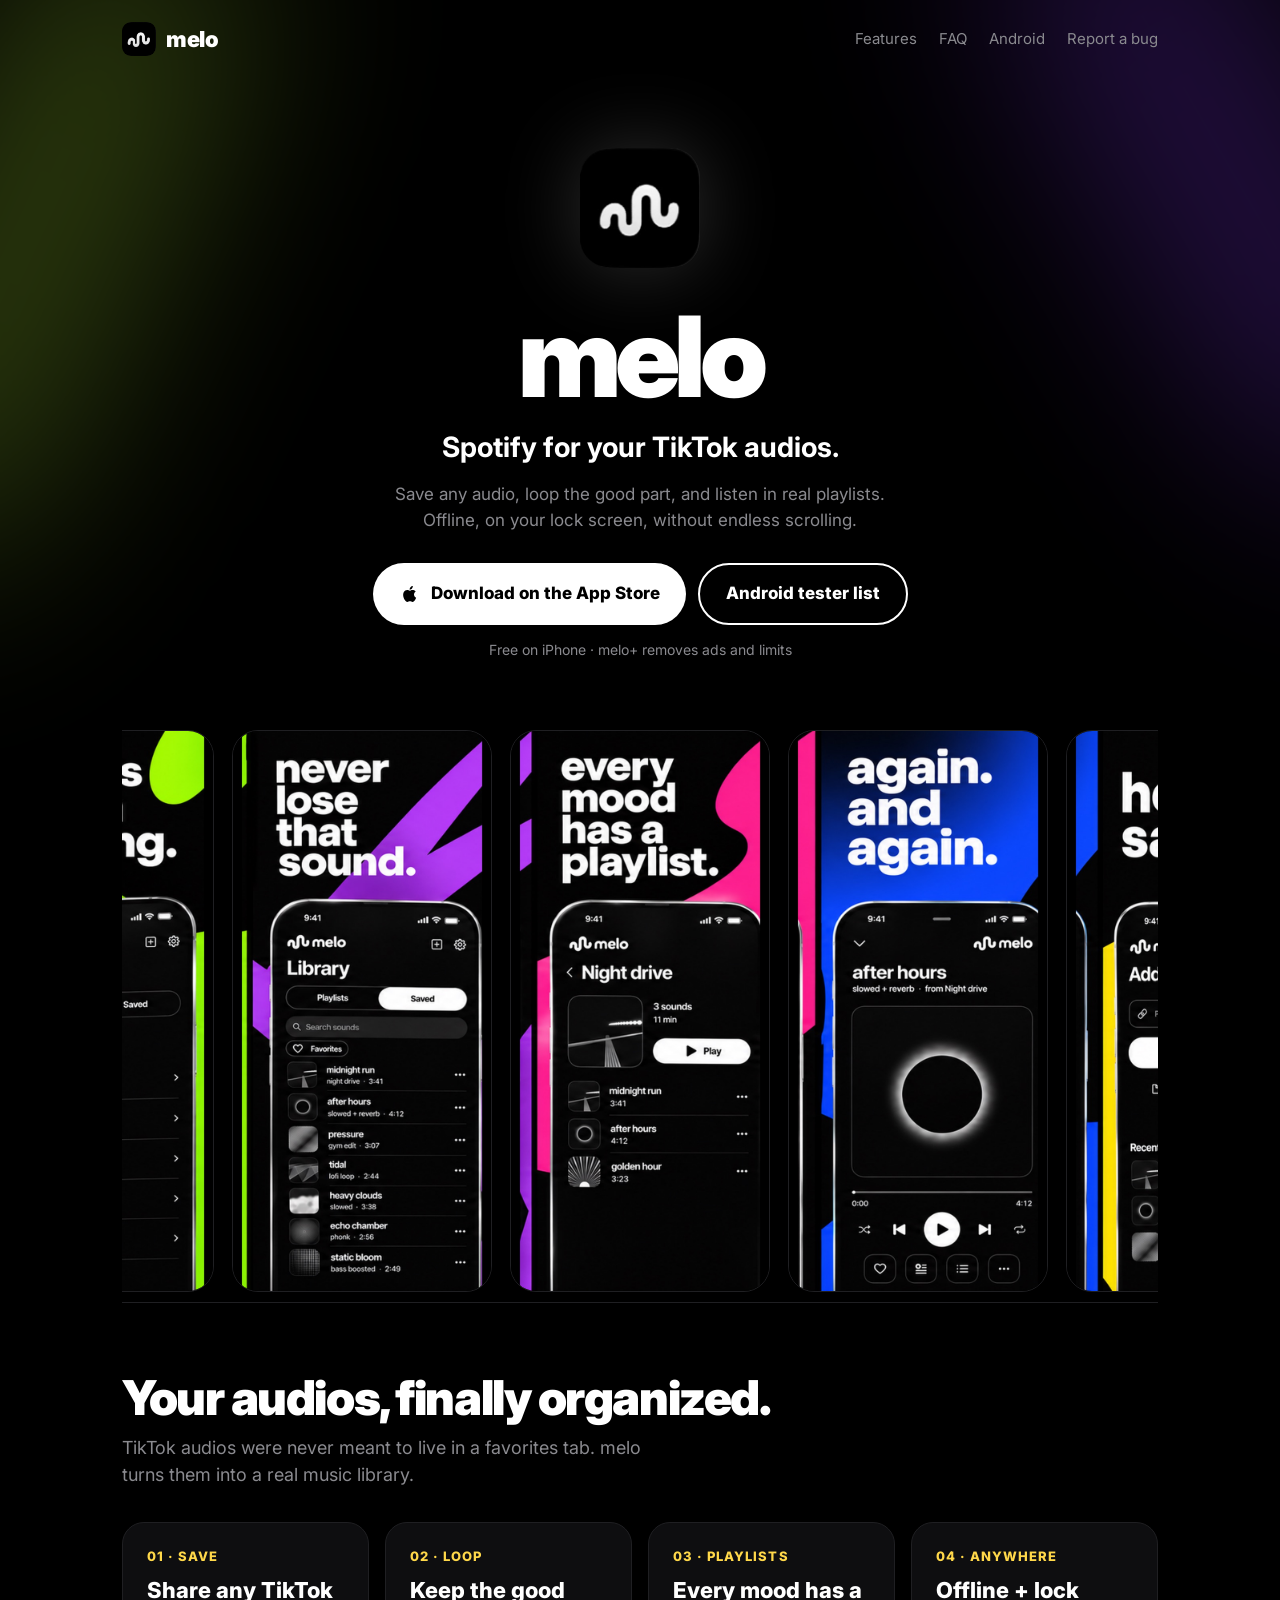
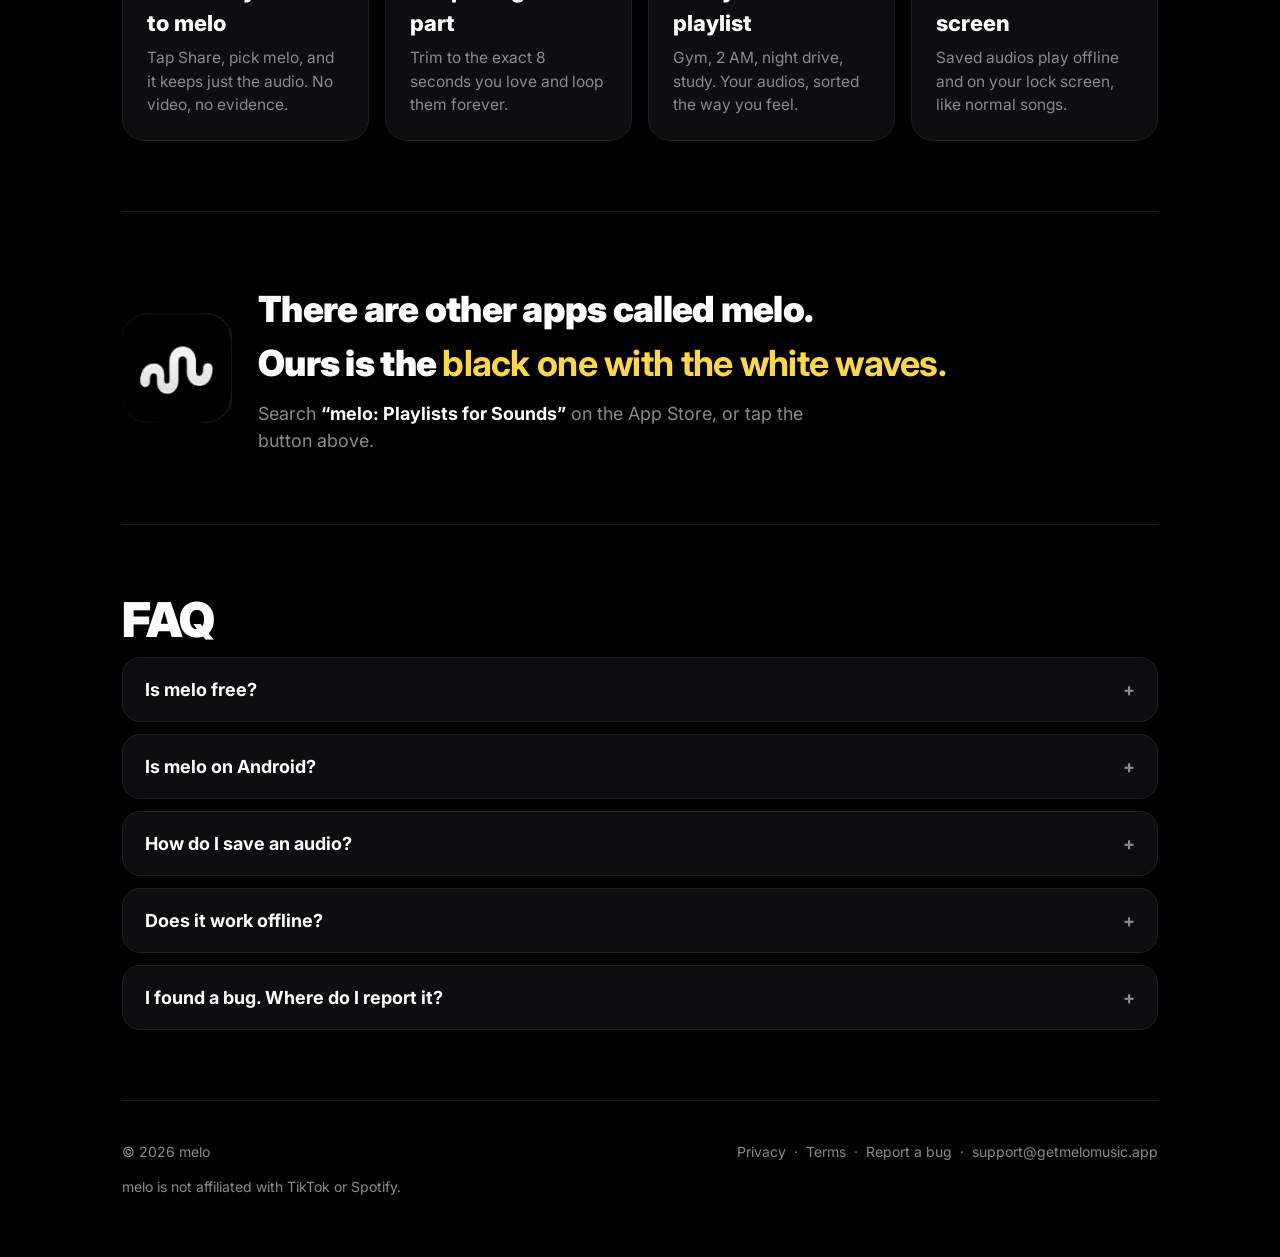
==== index.html @ fa49ad3e "Deploy Melo static site" ====
<!doctype html>
<html lang="en">
<head>
<meta charset="utf-8">
<meta name="viewport" content="width=device-width,initial-scale=1">
<title>melo: Playlists for Sounds</title>
<meta name="description" content="melo is Spotify for your TikTok audios. Save any audio, loop the good part, and listen in playlists. Offline, on your lock screen. Free on iPhone.">
<meta property="og:title" content="melo: Playlists for Sounds">
<meta property="og:description" content="Spotify for your TikTok audios. Free on iPhone.">
<meta property="og:image" content="https://getmelomusic.app/assets/og.jpg">
<meta property="og:url" content="https://getmelomusic.app/">
<meta name="twitter:card" content="summary_large_image">
<meta name="apple-itunes-app" content="app-id=6832818349">
<link rel="icon" href="favicon.png">
<link rel="apple-touch-icon" href="apple-touch-icon.png">
<link rel="stylesheet" href="assets/style.css">
</head>
<body>
<div class="wrap">
  <nav>
    <a class="brand" href=""><img src="assets/icon.png" alt="">melo</a>
    <div class="navlinks"><a href="#features">Features</a><a href="#faq">FAQ</a><a href="android/">Android</a><a href="https://tally.so/r/vXPrRv">Report a bug</a></div>
  </nav>

  <header class="hero">
    <div class="glow"><span class="g"></span><span class="p"></span></div>
    <img class="icon" src="assets/icon.png" alt="melo app icon">
    <h1>melo</h1>
    <p class="tag">Spotify for your TikTok audios.</p>
    <p class="sub">Save any audio, loop the good part, and listen in real playlists. Offline, on your lock screen, without endless scrolling.</p>
    <div class="ctas">
      <a class="btn primary" href="https://apps.apple.com/app/id6832818349">
        <svg viewBox="0 0 24 24" fill="currentColor"><path d="M16.37 12.6c-.02-2.2 1.8-3.26 1.88-3.31-1.03-1.5-2.62-1.7-3.18-1.72-1.35-.14-2.64.8-3.33.8-.69 0-1.74-.78-2.87-.76-1.47.02-2.83.86-3.59 2.18-1.53 2.66-.39 6.59 1.1 8.75.73 1.05 1.6 2.24 2.73 2.2 1.1-.05 1.51-.71 2.84-.71 1.32 0 1.7.71 2.86.69 1.18-.02 1.93-1.07 2.65-2.13.84-1.22 1.18-2.4 1.2-2.46-.03-.01-2.3-.88-2.32-3.5zM14.2 6.13c.6-.73 1-1.74.9-2.75-.87.04-1.92.58-2.54 1.3-.56.64-1.05 1.67-.92 2.66.97.08 1.96-.49 2.56-1.21z"/></svg>
        Download on the App Store</a>
      <a class="btn ghost" href="android/">Android tester list</a>
    </div>
    <p class="note">Free on iPhone · melo+ removes ads and limits</p>
  </header>

  <div class="shots">
    <img src="assets/shot0.jpg" alt="melo: Sounds worth keeping" loading="lazy">
    <img src="assets/shot1.jpg" alt="melo: Never lose that sound" loading="lazy">
    <img src="assets/shot2.jpg" alt="melo: A playlist for every mood" loading="lazy">
    <img src="assets/shot3.jpg" alt="melo: Play it again and again" loading="lazy">
    <img src="assets/shot4.jpg" alt="melo: Hear it, save it" loading="lazy">
  </div>

  <section id="features">
    <h2>Your audios, finally organized.</h2>
    <p class="lead">TikTok audios were never meant to live in a favorites tab. melo turns them into a real music library.</p>
    <div class="grid">
      <div class="card"><div class="n">01 · SAVE</div><h3>Share any TikTok to melo</h3><p>Tap Share, pick melo, and it keeps just the audio. No video, no evidence.</p></div>
      <div class="card"><div class="n">02 · LOOP</div><h3>Keep the good part</h3><p>Trim to the exact 8 seconds you love and loop them forever.</p></div>
      <div class="card"><div class="n">03 · PLAYLISTS</div><h3>Every mood has a playlist</h3><p>Gym, 2 AM, night drive, study. Your audios, sorted the way you feel.</p></div>
      <div class="card"><div class="n">04 · ANYWHERE</div><h3>Offline + lock screen</h3><p>Saved audios play offline and on your lock screen, like normal songs.</p></div>
    </div>
  </section>

  <section>
    <div class="which">
      <img src="assets/icon.png" alt="The real melo icon">
      <div><div class="big">There are other apps called melo.<br>Ours is the <b>black one with the white waves.</b></div>
      <p class="lead">Search <b style="color:#fff">“melo: Playlists for Sounds”</b> on the App Store, or tap the button above.</p></div>
    </div>
  </section>

  <section id="faq">
    <h2>FAQ</h2>
    <details><summary>Is melo free?</summary><p>Yes. melo is free on iPhone. melo+ removes ads, lifts the saved-audio limit and unlocks extras like custom colors.</p></details>
    <details><summary>Is melo on Android?</summary><p>Android testing is coming soon. <a href="android/">Get it on Android →</a></p></details>
    <details><summary>How do I save an audio?</summary><p>On any TikTok, tap Share → melo. Or open melo and paste a link. You can also import audio from Photos or Files.</p></details>
    <details><summary>Does it work offline?</summary><p>Yes. Once an audio is saved, it lives on your phone and plays offline, including from your lock screen.</p></details>
    <details><summary>I found a bug. Where do I report it?</summary><p>Use the bug form and we'll fix it as fast as we can: <a href="https://tally.so/r/vXPrRv">tally.so/r/vXPrRv</a></p></details>
  </section>

  <footer>
    <div class="row">
      <span>© 2026 melo</span>
      <span><a href="privacy/">Privacy</a> &nbsp;·&nbsp; <a href="terms/">Terms</a> &nbsp;·&nbsp; <a href="https://tally.so/r/vXPrRv">Report a bug</a> &nbsp;·&nbsp; <a href="mailto:support@getmelomusic.app">support@getmelomusic.app</a></span>
    </div>
    <p style="margin-top:14px">melo is not affiliated with TikTok or Spotify.</p>
  </footer>
</div>
</body>
</html>
---- assets/style.css ----
@import url('https://fonts.googleapis.com/css2?family=Inter:wght@400;500;600;700;800;900&display=swap');
*{box-sizing:border-box;margin:0;padding:0}
:root{--bg:#000;--fg:#fff;--mut:#8a8a8f;--line:#1f1f22;--card:#0e0e10;--yel:#ffd84a;--green:#b6f23a;--purple:#8b3dff;--pink:#ff3d8b}
html{scroll-behavior:smooth}
body{overflow-x:hidden;background:var(--bg);color:var(--fg);font-family:Inter,-apple-system,BlinkMacSystemFont,"Segoe UI",sans-serif;-webkit-font-smoothing:antialiased;line-height:1.5}
a{color:inherit}
.wrap{max-width:1080px;margin:0 auto;padding:0 22px}
nav{display:flex;align-items:center;justify-content:space-between;padding:22px 0}
.brand{display:flex;align-items:center;gap:10px;text-decoration:none;font-weight:900;font-size:22px;letter-spacing:-.02em}
.brand img{width:34px;height:34px;border-radius:9px}
.navlinks{display:flex;gap:22px;font-size:15px;color:var(--mut)}
.navlinks a{text-decoration:none}.navlinks a:hover{color:var(--fg)}
.hero{text-align:center;padding:70px 0 40px;position:relative}
.hero .icon{width:120px;height:120px;border-radius:28px;box-shadow:0 0 80px rgba(255,255,255,.18)}
.hero h1{font-size:clamp(56px,11vw,112px);font-weight:900;letter-spacing:-.05em;line-height:1;margin-top:26px}
.hero p.tag{font-size:clamp(20px,3.4vw,28px);font-weight:700;margin-top:14px}
.hero p.sub{color:var(--mut);font-size:17px;max-width:520px;margin:14px auto 0}
.ctas{display:flex;flex-wrap:wrap;gap:12px;justify-content:center;margin-top:30px}
.btn{display:inline-flex;align-items:center;gap:10px;padding:16px 26px;border-radius:999px;font-weight:800;font-size:17px;text-decoration:none;transition:transform .15s}
.btn:active{transform:scale(.97)}
.btn.primary{background:var(--fg);color:#000}
.btn.ghost{border:2px solid #fff;color:#fff}
.btn svg{width:22px;height:22px}
.note{color:var(--mut);font-size:14px;margin-top:14px}
.glow{position:absolute;left:50%;top:0;width:100vw;height:100%;transform:translateX(-50%);z-index:-1;pointer-events:none}
.glow span{position:absolute;width:220px;height:700px;border-radius:200px;filter:blur(110px);opacity:.28}
.glow .g{background:var(--green);left:-80px;top:-200px;transform:rotate(25deg)}
.glow .p{background:var(--purple);right:-60px;top:-260px;transform:rotate(-30deg)}
.shots{display:flex;gap:18px;justify-content:center;padding:30px 0 10px;overflow-x:auto;scroll-snap-type:x mandatory}
.shots img{width:260px;border-radius:26px;scroll-snap-align:center;flex:0 0 auto;border:1px solid var(--line)}
section{padding:70px 0;border-top:1px solid var(--line)}
section h2{font-size:clamp(32px,5vw,48px);font-weight:900;letter-spacing:-.03em;line-height:1.05}
section .lead{color:var(--mut);font-size:18px;margin-top:10px;max-width:560px}
.grid{display:grid;grid-template-columns:repeat(auto-fit,minmax(230px,1fr));gap:16px;margin-top:34px}
.card{background:var(--card);border:1px solid var(--line);border-radius:22px;padding:24px}
.card .n{font-size:13px;font-weight:800;color:var(--yel);letter-spacing:.08em}
.card h3{font-size:22px;font-weight:800;margin-top:8px}
.card p{color:var(--mut);margin-top:6px;font-size:15.5px}
.which{display:flex;align-items:center;gap:26px;flex-wrap:wrap}
.which img{width:110px;height:110px;border-radius:26px}
.which .big{font-size:clamp(26px,4vw,36px);font-weight:900;letter-spacing:-.02em}
.which .big b{color:var(--yel)}
details{background:var(--card);border:1px solid var(--line);border-radius:18px;padding:18px 22px;margin-top:12px}
summary{font-weight:700;font-size:18px;cursor:pointer;list-style:none}
summary::after{content:"+";float:right;color:var(--mut)}
details[open] summary::after{content:"–"}
details p{color:var(--mut);margin-top:10px}
footer{border-top:1px solid var(--line);padding:40px 0 60px;color:var(--mut);font-size:14px}
footer .row{display:flex;flex-wrap:wrap;gap:20px;justify-content:space-between;align-items:center}
footer a{text-decoration:none}footer a:hover{color:#fff}
.doc{max-width:760px;padding:30px 0 80px}
.doc h1{font-size:clamp(38px,6vw,56px);font-weight:900;letter-spacing:-.03em}
.doc .date{color:var(--mut);margin-top:8px}
.doc h2{font-size:22px;font-weight:800;margin-top:34px}
.doc p,.doc li{color:#c9c9cd;margin-top:10px;font-size:16.5px}
.doc ul,.doc ol{padding-left:22px}
.steps{counter-reset:s;list-style:none;padding:0!important}
.steps li{counter-increment:s;background:var(--card);border:1px solid var(--line);border-radius:18px;padding:18px 20px 18px 66px;position:relative;margin-top:12px}
.steps li::before{content:counter(s);position:absolute;left:18px;top:16px;width:32px;height:32px;border-radius:50%;background:#fff;color:#000;font-weight:900;display:grid;place-items:center}
.warn{background:#1a1505;border:1px solid #4a3c0a;color:#f3dc8a;border-radius:16px;padding:16px 18px;margin-top:20px;font-size:15px}
code{background:#151518;padding:2px 7px;border-radius:6px;font-size:14px}
@media(max-width:640px){.navlinks{display:none}.hero{padding-top:40px}.shots{justify-content:flex-start}}
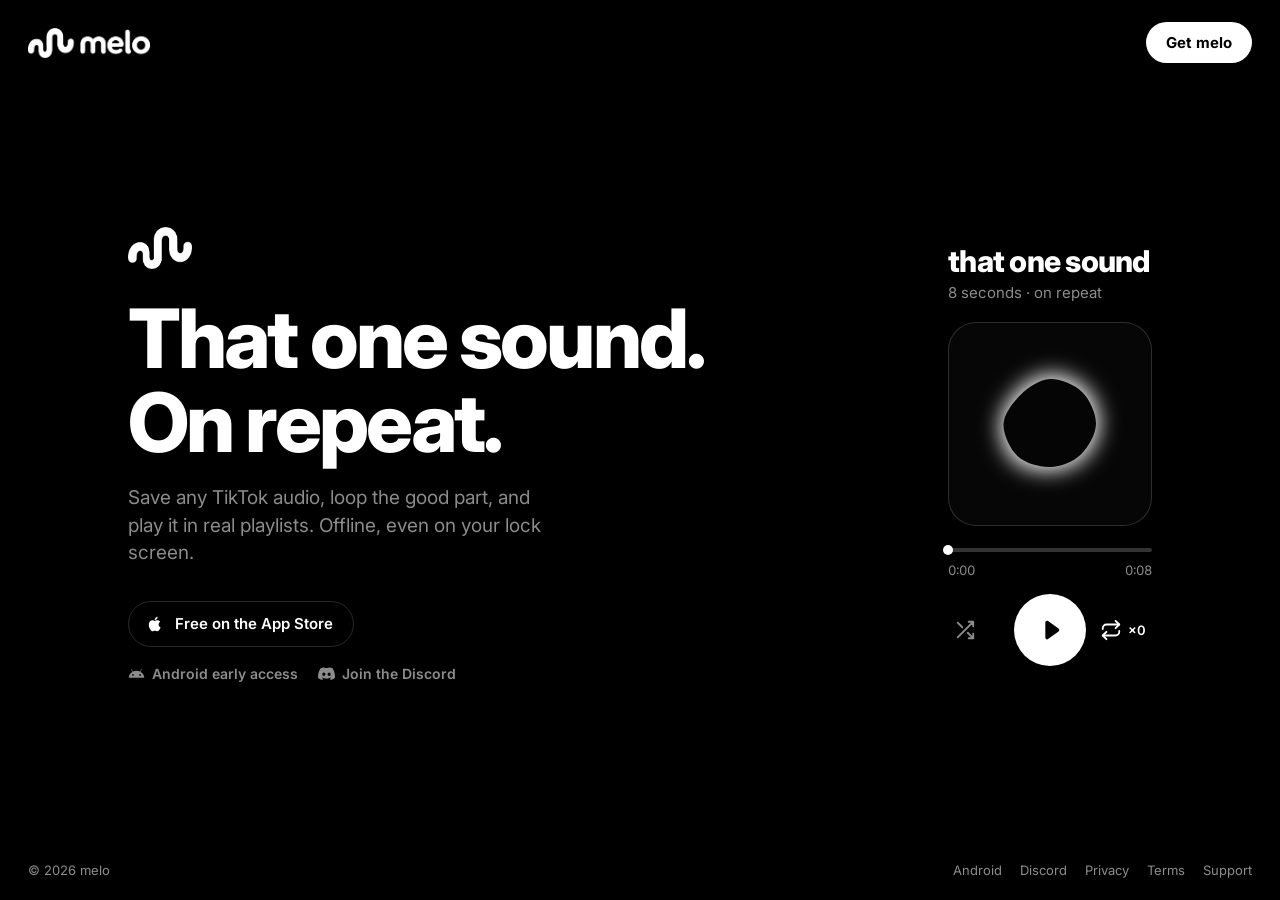
==== commit 26f10f39: "New site design, Discord link, Android 1.0.2 download and update feed - New home page with the white" ====
--- a/index.html
+++ b/index.html
@@ -2,84 +2,238 @@
 <html lang="en">
 <head>
 <meta charset="utf-8">
-<meta name="viewport" content="width=device-width,initial-scale=1">
+<meta name="viewport" content="width=device-width,initial-scale=1,viewport-fit=cover">
 <title>melo: Playlists for Sounds</title>
 <meta name="description" content="melo is Spotify for your TikTok audios. Save any audio, loop the good part, and listen in playlists. Offline, on your lock screen. Free on iPhone.">
 <meta property="og:title" content="melo: Playlists for Sounds">
-<meta property="og:description" content="Spotify for your TikTok audios. Free on iPhone.">
+<meta property="og:description" content="That one sound. On repeat. Free on iPhone.">
 <meta property="og:image" content="https://getmelomusic.app/assets/og.jpg">
 <meta property="og:url" content="https://getmelomusic.app/">
 <meta name="twitter:card" content="summary_large_image">
 <meta name="apple-itunes-app" content="app-id=6832818349">
-<link rel="icon" href="favicon.png">
-<link rel="apple-touch-icon" href="apple-touch-icon.png">
-<link rel="stylesheet" href="assets/style.css">
+<meta name="theme-color" content="#000000">
+<link rel="icon" href="/favicon.png">
+<link rel="apple-touch-icon" href="/apple-touch-icon.png">
+<link rel="preconnect" href="https://fonts.googleapis.com">
+<link rel="preconnect" href="https://fonts.gstatic.com" crossorigin>
+<link href="https://fonts.googleapis.com/css2?family=Inter:wght@400;500;700;800&display=swap" rel="stylesheet">
+<style>
+  :root { --fg:#fff; --dim:rgba(255,255,255,.55); --line:rgba(255,255,255,.16); --card:#060606; }
+  * { box-sizing:border-box; margin:0; padding:0; }
+  html, body { background:#000; color:var(--fg); }
+  body { font-family:-apple-system, BlinkMacSystemFont, "SF Pro Display", Inter, system-ui, sans-serif;
+         -webkit-font-smoothing:antialiased; min-height:100vh; min-height:100svh; display:flex; flex-direction:column; }
+  a { color:inherit; text-decoration:none; }
+  button { font:inherit; color:inherit; background:none; border:0; cursor:pointer; -webkit-tap-highlight-color:transparent; }
+
+  header { display:flex; justify-content:space-between; align-items:center; padding:22px 28px; }
+  .wordmark { height:30px; display:block; }
+  .get { background:var(--fg); color:#000; font-weight:700; font-size:15px; padding:11px 20px; border-radius:999px; transition:transform .15s; }
+  .get:hover { transform:scale(1.04); }
+
+  main { flex:1; display:grid; grid-template-columns:1fr auto; align-items:center; gap:64px; max-width:1080px; width:100%; margin:0 auto; padding:24px 28px 40px; }
+  .mark { width:64px; margin-bottom:28px; display:block; }
+  h1 { font-weight:800; font-size:clamp(44px, 6.4vw, 84px); line-height:1.02; letter-spacing:-.035em; }
+  .sub { margin-top:20px; font-size:19px; line-height:1.45; color:var(--dim); max-width:430px; }
+  .store { display:inline-flex; align-items:center; gap:10px; margin-top:34px; border:1px solid var(--line); border-radius:999px; padding:12px 20px 12px 16px; font-weight:600; font-size:15px; transition:background .2s; }
+  .store:hover { background:rgba(255,255,255,.06); }
+  .store svg { width:20px; height:20px; }
+  .also { display:flex; gap:20px; margin-top:18px; font-size:14px; font-weight:600; color:var(--dim); }
+  .also a { display:inline-flex; align-items:center; gap:7px; transition:color .2s; }
+  .also a:hover { color:var(--fg); }
+  .also svg { width:17px; height:17px; }
+
+  /* Now-playing card, same pieces as the app */
+  .player { width:min(380px, 100%); }
+  .title { font-weight:800; font-size:30px; letter-spacing:-.025em; }
+  .meta { color:var(--dim); font-size:15px; margin-top:4px; }
+  .art { position:relative; margin-top:20px; aspect-ratio:1; border-radius:28px; border:1px solid var(--line); background:var(--card); overflow:hidden; cursor:pointer; }
+  .art svg { position:absolute; inset:0; width:100%; height:100%; }
+  .bar { margin-top:22px; height:4px; border-radius:2px; background:rgba(255,255,255,.2); position:relative; }
+  .bar span { position:absolute; left:0; top:0; bottom:0; width:0; border-radius:2px; background:var(--fg); }
+  .bar i { position:absolute; top:50%; left:0; width:10px; height:10px; margin:-5px 0 0 -5px; border-radius:50%; background:var(--fg); }
+  .times { display:flex; justify-content:space-between; color:var(--dim); font-size:13px; margin-top:10px; font-variant-numeric:tabular-nums; }
+  .controls { display:flex; justify-content:space-between; align-items:center; margin-top:16px; padding:0 6px; }
+  .controls .side { color:var(--dim); display:flex; align-items:center; gap:6px; font-size:13px; font-weight:600; min-width:60px; }
+  .controls .side.right { justify-content:flex-end; color:var(--fg); }
+  .controls svg { width:22px; height:22px; }
+  .play { width:72px; height:72px; border-radius:50%; background:var(--fg); color:#000; display:grid; place-items:center; transition:transform .12s; }
+  .play:active { transform:scale(.94); }
+  .play svg { width:28px; height:28px; }
+
+  footer { display:flex; justify-content:space-between; padding:22px 28px; color:var(--dim); font-size:13px; }
+  footer nav { display:flex; gap:18px; }
+  footer a:hover { color:var(--fg); }
+
+  @media (max-width:820px) {
+    header { padding:16px; }
+    .wordmark { height:24px; }
+    .get { font-size:14px; padding:9px 16px; }
+    main { grid-template-columns:1fr; gap:40px; padding:24px 16px 32px; text-align:center; }
+    .mark { margin:0 auto 20px; width:52px; }
+    .sub { margin-left:auto; margin-right:auto; font-size:17px; }
+    .also { justify-content:center; }
+    .player { margin:0 auto; text-align:left; }
+    footer { flex-direction:column-reverse; gap:10px; align-items:center; padding:20px 16px 28px; }
+  }
+</style>
 </head>
 <body>
-<div class="wrap">
-  <nav>
-    <a class="brand" href=""><img src="assets/icon.png" alt="">melo</a>
-    <div class="navlinks"><a href="#features">Features</a><a href="#faq">FAQ</a><a href="android/">Android</a><a href="https://tally.so/r/vXPrRv">Report a bug</a></div>
-  </nav>
-
-  <header class="hero">
-    <div class="glow"><span class="g"></span><span class="p"></span></div>
-    <img class="icon" src="assets/icon.png" alt="melo app icon">
-    <h1>melo</h1>
-    <p class="tag">Spotify for your TikTok audios.</p>
-    <p class="sub">Save any audio, loop the good part, and listen in real playlists. Offline, on your lock screen, without endless scrolling.</p>
-    <div class="ctas">
-      <a class="btn primary" href="https://apps.apple.com/app/id6832818349">
-        <svg viewBox="0 0 24 24" fill="currentColor"><path d="M16.37 12.6c-.02-2.2 1.8-3.26 1.88-3.31-1.03-1.5-2.62-1.7-3.18-1.72-1.35-.14-2.64.8-3.33.8-.69 0-1.74-.78-2.87-.76-1.47.02-2.83.86-3.59 2.18-1.53 2.66-.39 6.59 1.1 8.75.73 1.05 1.6 2.24 2.73 2.2 1.1-.05 1.51-.71 2.84-.71 1.32 0 1.7.71 2.86.69 1.18-.02 1.93-1.07 2.65-2.13.84-1.22 1.18-2.4 1.2-2.46-.03-.01-2.3-.88-2.32-3.5zM14.2 6.13c.6-.73 1-1.74.9-2.75-.87.04-1.92.58-2.54 1.3-.56.64-1.05 1.67-.92 2.66.97.08 1.96-.49 2.56-1.21z"/></svg>
-        Download on the App Store</a>
-      <a class="btn ghost" href="android/">Android tester list</a>
-    </div>
-    <p class="note">Free on iPhone · melo+ removes ads and limits</p>
-  </header>
-
-  <div class="shots">
-    <img src="assets/shot0.jpg" alt="melo: Sounds worth keeping" loading="lazy">
-    <img src="assets/shot1.jpg" alt="melo: Never lose that sound" loading="lazy">
-    <img src="assets/shot2.jpg" alt="melo: A playlist for every mood" loading="lazy">
-    <img src="assets/shot3.jpg" alt="melo: Play it again and again" loading="lazy">
-    <img src="assets/shot4.jpg" alt="melo: Hear it, save it" loading="lazy">
-  </div>
-
-  <section id="features">
-    <h2>Your audios, finally organized.</h2>
-    <p class="lead">TikTok audios were never meant to live in a favorites tab. melo turns them into a real music library.</p>
-    <div class="grid">
-      <div class="card"><div class="n">01 · SAVE</div><h3>Share any TikTok to melo</h3><p>Tap Share, pick melo, and it keeps just the audio. No video, no evidence.</p></div>
-      <div class="card"><div class="n">02 · LOOP</div><h3>Keep the good part</h3><p>Trim to the exact 8 seconds you love and loop them forever.</p></div>
-      <div class="card"><div class="n">03 · PLAYLISTS</div><h3>Every mood has a playlist</h3><p>Gym, 2 AM, night drive, study. Your audios, sorted the way you feel.</p></div>
-      <div class="card"><div class="n">04 · ANYWHERE</div><h3>Offline + lock screen</h3><p>Saved audios play offline and on your lock screen, like normal songs.</p></div>
+<header>
+  <a href="/" aria-label="melo home"><img class="wordmark" src="/assets/melo-wordmark-white.png" alt="melo"></a>
+  <a class="get" href="https://apps.apple.com/app/id6832818349">Get melo</a>
+</header>
+
+<main>
+  <section>
+    <img class="mark" src="/assets/melo-mark-white.png" alt="">
+    <h1>That one sound.<br>On repeat.</h1>
+    <p class="sub">Save any TikTok audio, loop the good part, and play it in real playlists. Offline, even on your lock screen.</p>
+    <a class="store" href="https://apps.apple.com/app/id6832818349">
+      <svg viewBox="0 0 24 24" fill="currentColor" aria-hidden="true"><path d="M16.37 12.6c-.02-2.2 1.8-3.26 1.88-3.31-1.03-1.5-2.62-1.7-3.18-1.72-1.35-.14-2.64.8-3.33.8-.69 0-1.74-.78-2.87-.76-1.47.02-2.83.86-3.59 2.18-1.53 2.66-.39 6.59 1.1 8.75.73 1.05 1.6 2.24 2.73 2.2 1.1-.05 1.51-.71 2.84-.71 1.32 0 1.7.71 2.86.69 1.18-.02 1.93-1.07 2.65-2.13.84-1.22 1.18-2.4 1.2-2.46-.03-.01-2.3-.88-2.32-3.5zM14.2 6.13c.6-.73 1-1.74.9-2.75-.87.04-1.92.58-2.54 1.3-.56.64-1.05 1.67-.92 2.66.97.08 1.96-.49 2.56-1.21z"/></svg>
+      Free on the App Store
+    </a>
+    <div class="also">
+      <a href="/android/"><svg viewBox="0 0 24 24" fill="currentColor" aria-hidden="true"><path d="M17.6 9.48l1.84-3.18a.38.38 0 0 0-.66-.38l-1.86 3.22a11.4 11.4 0 0 0-9.84 0L5.22 5.92a.38.38 0 0 0-.66.38L6.4 9.48A10.8 10.8 0 0 0 1 18h22a10.8 10.8 0 0 0-5.4-8.52zM7 15.25a1.25 1.25 0 1 1 0-2.5 1.25 1.25 0 0 1 0 2.5zm10 0a1.25 1.25 0 1 1 0-2.5 1.25 1.25 0 0 1 0 2.5z"/></svg>Android early access</a>
+      <a href="https://discord.gg/9V9xTb5YP"><svg viewBox="0 0 24 24" fill="currentColor" aria-hidden="true"><path d="M20.3 4.4A19.6 19.6 0 0 0 15.4 3l-.6 1.3a18.2 18.2 0 0 0-5.6 0L8.6 3a19.5 19.5 0 0 0-4.9 1.5C.6 9.1-.3 13.7.1 18.2a19.8 19.8 0 0 0 6 3l1.3-2a12.8 12.8 0 0 1-2-1l.5-.4a14 14 0 0 0 12.2 0l.5.4c-.6.4-1.3.7-2 1l1.3 2a19.7 19.7 0 0 0 6-3c.5-5.2-.9-9.8-3.6-13.8zM8.3 15.5c-1.2 0-2.2-1.1-2.2-2.4s1-2.4 2.2-2.4 2.2 1.1 2.2 2.4-1 2.4-2.2 2.4zm7.4 0c-1.2 0-2.2-1.1-2.2-2.4s1-2.4 2.2-2.4 2.2 1.1 2.2 2.4-1 2.4-2.2 2.4z"/></svg>Join the Discord</a>
     </div>
   </section>
 
-  <section>
-    <div class="which">
-      <img src="assets/icon.png" alt="The real melo icon">
-      <div><div class="big">There are other apps called melo.<br>Ours is the <b>black one with the white waves.</b></div>
-      <p class="lead">Search <b style="color:#fff">“melo: Playlists for Sounds”</b> on the App Store, or tap the button above.</p></div>
+  <section class="player" aria-label="Try a loop">
+    <p class="title">that one sound</p>
+    <p class="meta">8 seconds · on repeat</p>
+    <div class="art" id="art">
+      <svg viewBox="-150 -150 300 300" aria-hidden="true">
+        <defs>
+          <filter id="glow" x="-80%" y="-80%" width="260%" height="260%">
+            <feGaussianBlur id="blur" stdDeviation="16"/>
+          </filter>
+        </defs>
+        <path id="halo" fill="#fff" filter="url(#glow)"/>
+        <path id="orb" fill="#050505"/>
+      </svg>
+    </div>
+    <div class="bar"><span id="fill"></span><i id="knob"></i></div>
+    <div class="times"><span id="now">0:00</span><span>0:08</span></div>
+    <div class="controls">
+      <span class="side" aria-hidden="true">
+        <svg viewBox="0 0 24 24" fill="none" stroke="currentColor" stroke-width="2" stroke-linecap="round" stroke-linejoin="round"><path d="M16 3h5v5M4 20 21 3M21 16v5h-5M15 15l6 6M4 4l5 5"/></svg>
+      </span>
+      <button class="play" id="play" aria-label="Play the loop">
+        <svg id="playIcon" viewBox="0 0 24 24"><path d="M8 5.5c0-1.2 1.3-1.9 2.3-1.3l9 6.5c.9.6.9 1.9 0 2.6l-9 6.5c-1 .7-2.3 0-2.3-1.3z" fill="currentColor"/></svg>
+        <svg id="pauseIcon" viewBox="0 0 24 24" style="display:none"><rect x="6" y="4" width="4" height="16" rx="1.5" fill="currentColor"/><rect x="14" y="4" width="4" height="16" rx="1.5" fill="currentColor"/></svg>
+      </button>
+      <span class="side right">
+        <svg viewBox="0 0 24 24" fill="none" stroke="currentColor" stroke-width="2" stroke-linecap="round" stroke-linejoin="round"><path d="m17 2 4 4-4 4"/><path d="M3 11v-1a4 4 0 0 1 4-4h14"/><path d="m7 22-4-4 4-4"/><path d="M21 13v1a4 4 0 0 1-4 4H3"/></svg>
+        <span id="loops">×0</span>
+      </span>
     </div>
   </section>
-
-  <section id="faq">
-    <h2>FAQ</h2>
-    <details><summary>Is melo free?</summary><p>Yes. melo is free on iPhone. melo+ removes ads, lifts the saved-audio limit and unlocks extras like custom colors.</p></details>
-    <details><summary>Is melo on Android?</summary><p>Android testing is coming soon. <a href="android/">Get it on Android →</a></p></details>
-    <details><summary>How do I save an audio?</summary><p>On any TikTok, tap Share → melo. Or open melo and paste a link. You can also import audio from Photos or Files.</p></details>
-    <details><summary>Does it work offline?</summary><p>Yes. Once an audio is saved, it lives on your phone and plays offline, including from your lock screen.</p></details>
-    <details><summary>I found a bug. Where do I report it?</summary><p>Use the bug form and we'll fix it as fast as we can: <a href="https://tally.so/r/vXPrRv">tally.so/r/vXPrRv</a></p></details>
-  </section>
-
-  <footer>
-    <div class="row">
-      <span>© 2026 melo</span>
-      <span><a href="privacy/">Privacy</a> &nbsp;·&nbsp; <a href="terms/">Terms</a> &nbsp;·&nbsp; <a href="https://tally.so/r/vXPrRv">Report a bug</a> &nbsp;·&nbsp; <a href="mailto:support@getmelomusic.app">support@getmelomusic.app</a></span>
-    </div>
-    <p style="margin-top:14px">melo is not affiliated with TikTok or Spotify.</p>
-  </footer>
-</div>
+</main>
+
+<footer>
+  <span>© 2026 melo</span>
+  <nav>
+    <a href="/android/">Android</a>
+    <a href="https://discord.gg/9V9xTb5YP">Discord</a>
+    <a href="/privacy/">Privacy</a>
+    <a href="/terms/">Terms</a>
+    <a href="mailto:support@getmelomusic.app">Support</a>
+  </nav>
+</footer>
+
+<script>
+(() => {
+  const LOOP = 8, BEAT = 0.5;
+  const $ = id => document.getElementById(id);
+  const orb = $('orb'), halo = $('halo'), blur = $('blur');
+  const still = matchMedia('(prefers-reduced-motion: reduce)').matches;
+
+  // An original 8-second loop, generated in the browser.
+  let ac, master, startAt = 0, playing = false, nextLoop = 0, timer;
+  const chords = [[57,60,64], [53,57,60], [48,52,55], [55,59,62]];
+  const hz = n => 440 * Math.pow(2, (n - 69) / 12);
+  function voice(freq, t, len, type, gain, cutoff) {
+    const o = ac.createOscillator(), g = ac.createGain(), f = ac.createBiquadFilter();
+    o.type = type; o.frequency.value = freq; f.type = 'lowpass'; f.frequency.value = cutoff;
+    g.gain.setValueAtTime(0, t); g.gain.linearRampToValueAtTime(gain, t + 0.01);
+    g.gain.exponentialRampToValueAtTime(0.0001, t + len);
+    o.connect(f).connect(g).connect(master); o.start(t); o.stop(t + len + 0.05);
+  }
+  function kick(t) {
+    const o = ac.createOscillator(), g = ac.createGain();
+    o.frequency.setValueAtTime(120, t); o.frequency.exponentialRampToValueAtTime(45, t + 0.15);
+    g.gain.setValueAtTime(0.5, t); g.gain.exponentialRampToValueAtTime(0.0001, t + 0.3);
+    o.connect(g).connect(master); o.start(t); o.stop(t + 0.32);
+  }
+  function scheduleLoop(t0) {
+    chords.forEach((c, i) => {
+      const t = t0 + i * 2;
+      c.forEach(n => voice(hz(n), t, 2.1, 'triangle', 0.05, 1200));
+      for (let s = 0; s < 8; s++) voice(hz(c[[0,1,2,1,2,0,2,1][s]] + 12), t + s * 0.25, 0.35, 'sine', 0.06, 3000);
+      for (let b = 0; b < 4; b++) kick(t + b * BEAT);
+    });
+  }
+  function scheduler() { while (nextLoop < ac.currentTime + 1) { scheduleLoop(nextLoop); nextLoop += LOOP; } }
+
+  async function toggle() {
+    if (!ac) {
+      ac = new (window.AudioContext || window.webkitAudioContext)();
+      master = ac.createGain(); master.gain.value = 0.8; master.connect(ac.destination);
+    }
+    if (playing) {
+      await ac.suspend(); playing = false; clearInterval(timer);
+      $('playIcon').style.display = ''; $('pauseIcon').style.display = 'none';
+      $('play').setAttribute('aria-label', 'Play the loop');
+      return;
+    }
+    await ac.resume();
+    if (!startAt) { startAt = ac.currentTime + 0.05; nextLoop = startAt; }
+    playing = true; scheduler(); timer = setInterval(scheduler, 250);
+    $('playIcon').style.display = 'none'; $('pauseIcon').style.display = '';
+    $('play').setAttribute('aria-label', 'Pause the loop');
+  }
+  $('play').addEventListener('click', toggle);
+  $('art').addEventListener('click', toggle);
+
+  // The eclipse from the app, made soft and blobby: it wobbles, and squishes on every beat.
+  const N = 8;
+  function blobPath(r, t, pulse, amount) {
+    const pts = [];
+    for (let i = 0; i < N; i++) {
+      const a = i / N * Math.PI * 2;
+      const wob = still ? 0 : (Math.sin(t * 1.1 + i * 1.7) * 0.05 + Math.sin(t * 1.9 + i * 2.9) * 0.03) * amount;
+      const rr = r * (1 + wob + pulse * 0.07);
+      pts.push([Math.cos(a) * rr, Math.sin(a) * rr]);
+    }
+    let d = `M${pts[0][0].toFixed(1)},${pts[0][1].toFixed(1)}`;
+    for (let i = 0; i < N; i++) {
+      const p0 = pts[(i - 1 + N) % N], p1 = pts[i], p2 = pts[(i + 1) % N], p3 = pts[(i + 2) % N];
+      d += `C${(p1[0] + (p2[0] - p0[0]) / 6).toFixed(1)},${(p1[1] + (p2[1] - p0[1]) / 6).toFixed(1)} `
+         + `${(p2[0] - (p3[0] - p1[0]) / 6).toFixed(1)},${(p2[1] - (p3[1] - p1[1]) / 6).toFixed(1)} `
+         + `${p2[0].toFixed(1)},${p2[1].toFixed(1)}`;
+    }
+    return d + 'Z';
+  }
+
+  function frame(ms) {
+    const t = ms / 1000;
+    let pulse = 0;
+    if (playing) {
+      const elapsed = Math.max(0, ac.currentTime - startAt), pos = elapsed % LOOP;
+      pulse = Math.exp(-((elapsed % BEAT) / BEAT) * 5);
+      $('now').textContent = '0:0' + Math.floor(pos);
+      $('fill').style.width = $('knob').style.left = (pos / LOOP * 100) + '%';
+      $('loops').textContent = '×' + Math.floor(elapsed / LOOP);
+    }
+    const amount = playing ? 1.4 : 1;
+    orb.setAttribute('d', blobPath(66, t, pulse, amount));
+    halo.setAttribute('d', blobPath(72 + pulse * 6, t + 0.3, pulse, amount));
+    blur.setAttribute('stdDeviation', (16 + pulse * 8).toFixed(1));
+    requestAnimationFrame(frame);
+  }
+  requestAnimationFrame(frame);
+})();
+</script>
 </body>
 </html>
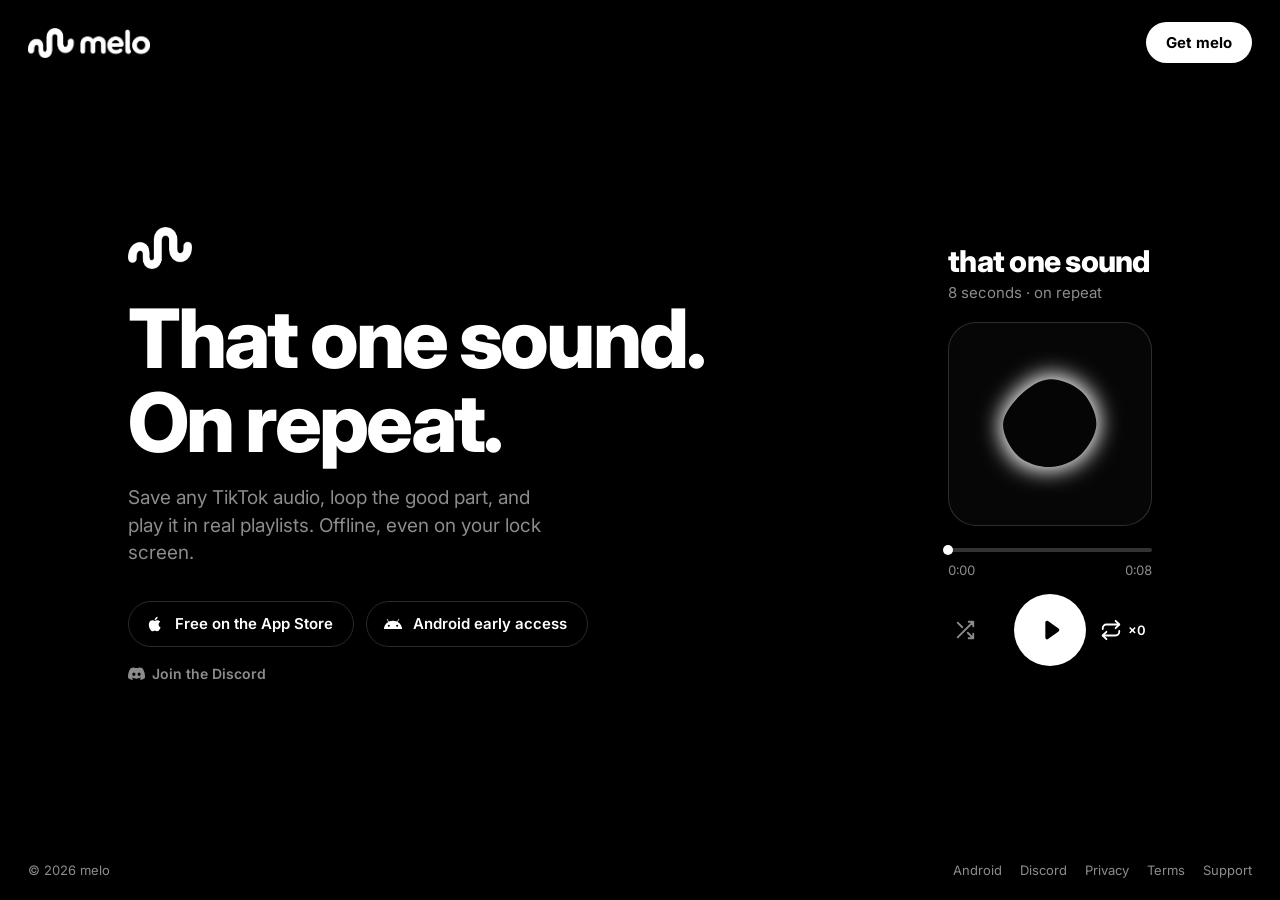
==== commit 356de321: "Match Android and iPhone download buttons" ====
--- a/index.html
+++ b/index.html
@@ -35,7 +35,8 @@
   .mark { width:64px; margin-bottom:28px; display:block; }
   h1 { font-weight:800; font-size:clamp(44px, 6.4vw, 84px); line-height:1.02; letter-spacing:-.035em; }
   .sub { margin-top:20px; font-size:19px; line-height:1.45; color:var(--dim); max-width:430px; }
-  .store { display:inline-flex; align-items:center; gap:10px; margin-top:34px; border:1px solid var(--line); border-radius:999px; padding:12px 20px 12px 16px; font-weight:600; font-size:15px; transition:background .2s; }
+  .downloads { display:flex; flex-wrap:wrap; gap:12px; margin-top:34px; }
+  .store { display:inline-flex; align-items:center; gap:10px; border:1px solid var(--line); border-radius:999px; padding:12px 20px 12px 16px; font-weight:600; font-size:15px; transition:background .2s; }
   .store:hover { background:rgba(255,255,255,.06); }
   .store svg { width:20px; height:20px; }
   .also { display:flex; gap:20px; margin-top:18px; font-size:14px; font-weight:600; color:var(--dim); }
@@ -89,12 +90,14 @@
     <img class="mark" src="/assets/melo-mark-white.png" alt="">
     <h1>That one sound.<br>On repeat.</h1>
     <p class="sub">Save any TikTok audio, loop the good part, and play it in real playlists. Offline, even on your lock screen.</p>
-    <a class="store" href="https://apps.apple.com/app/id6832818349">
-      <svg viewBox="0 0 24 24" fill="currentColor" aria-hidden="true"><path d="M16.37 12.6c-.02-2.2 1.8-3.26 1.88-3.31-1.03-1.5-2.62-1.7-3.18-1.72-1.35-.14-2.64.8-3.33.8-.69 0-1.74-.78-2.87-.76-1.47.02-2.83.86-3.59 2.18-1.53 2.66-.39 6.59 1.1 8.75.73 1.05 1.6 2.24 2.73 2.2 1.1-.05 1.51-.71 2.84-.71 1.32 0 1.7.71 2.86.69 1.18-.02 1.93-1.07 2.65-2.13.84-1.22 1.18-2.4 1.2-2.46-.03-.01-2.3-.88-2.32-3.5zM14.2 6.13c.6-.73 1-1.74.9-2.75-.87.04-1.92.58-2.54 1.3-.56.64-1.05 1.67-.92 2.66.97.08 1.96-.49 2.56-1.21z"/></svg>
-      Free on the App Store
-    </a>
+    <div class="downloads">
+      <a class="store" href="https://apps.apple.com/app/id6832818349">
+        <svg viewBox="0 0 24 24" fill="currentColor" aria-hidden="true"><path d="M16.37 12.6c-.02-2.2 1.8-3.26 1.88-3.31-1.03-1.5-2.62-1.7-3.18-1.72-1.35-.14-2.64.8-3.33.8-.69 0-1.74-.78-2.87-.76-1.47.02-2.83.86-3.59 2.18-1.53 2.66-.39 6.59 1.1 8.75.73 1.05 1.6 2.24 2.73 2.2 1.1-.05 1.51-.71 2.84-.71 1.32 0 1.7.71 2.86.69 1.18-.02 1.93-1.07 2.65-2.13.84-1.22 1.18-2.4 1.2-2.46-.03-.01-2.3-.88-2.32-3.5zM14.2 6.13c.6-.73 1-1.74.9-2.75-.87.04-1.92.58-2.54 1.3-.56.64-1.05 1.67-.92 2.66.97.08 1.96-.49 2.56-1.21z"/></svg>
+        Free on the App Store
+      </a>
+      <a class="store" href="/android/"><svg viewBox="0 0 24 24" fill="currentColor" aria-hidden="true"><path d="M17.6 9.48l1.84-3.18a.38.38 0 0 0-.66-.38l-1.86 3.22a11.4 11.4 0 0 0-9.84 0L5.22 5.92a.38.38 0 0 0-.66.38L6.4 9.48A10.8 10.8 0 0 0 1 18h22a10.8 10.8 0 0 0-5.4-8.52zM7 15.25a1.25 1.25 0 1 1 0-2.5 1.25 1.25 0 0 1 0 2.5zm10 0a1.25 1.25 0 1 1 0-2.5 1.25 1.25 0 0 1 0 2.5z"/></svg>Android early access</a>
+    </div>
     <div class="also">
-      <a href="/android/"><svg viewBox="0 0 24 24" fill="currentColor" aria-hidden="true"><path d="M17.6 9.48l1.84-3.18a.38.38 0 0 0-.66-.38l-1.86 3.22a11.4 11.4 0 0 0-9.84 0L5.22 5.92a.38.38 0 0 0-.66.38L6.4 9.48A10.8 10.8 0 0 0 1 18h22a10.8 10.8 0 0 0-5.4-8.52zM7 15.25a1.25 1.25 0 1 1 0-2.5 1.25 1.25 0 0 1 0 2.5zm10 0a1.25 1.25 0 1 1 0-2.5 1.25 1.25 0 0 1 0 2.5z"/></svg>Android early access</a>
       <a href="https://discord.gg/9V9xTb5YP"><svg viewBox="0 0 24 24" fill="currentColor" aria-hidden="true"><path d="M20.3 4.4A19.6 19.6 0 0 0 15.4 3l-.6 1.3a18.2 18.2 0 0 0-5.6 0L8.6 3a19.5 19.5 0 0 0-4.9 1.5C.6 9.1-.3 13.7.1 18.2a19.8 19.8 0 0 0 6 3l1.3-2a12.8 12.8 0 0 1-2-1l.5-.4a14 14 0 0 0 12.2 0l.5.4c-.6.4-1.3.7-2 1l1.3 2a19.7 19.7 0 0 0 6-3c.5-5.2-.9-9.8-3.6-13.8zM8.3 15.5c-1.2 0-2.2-1.1-2.2-2.4s1-2.4 2.2-2.4 2.2 1.1 2.2 2.4-1 2.4-2.2 2.4zm7.4 0c-1.2 0-2.2-1.1-2.2-2.4s1-2.4 2.2-2.4 2.2 1.1 2.2 2.4-1 2.4-2.2 2.4z"/></svg>Join the Discord</a>
     </div>
   </section>
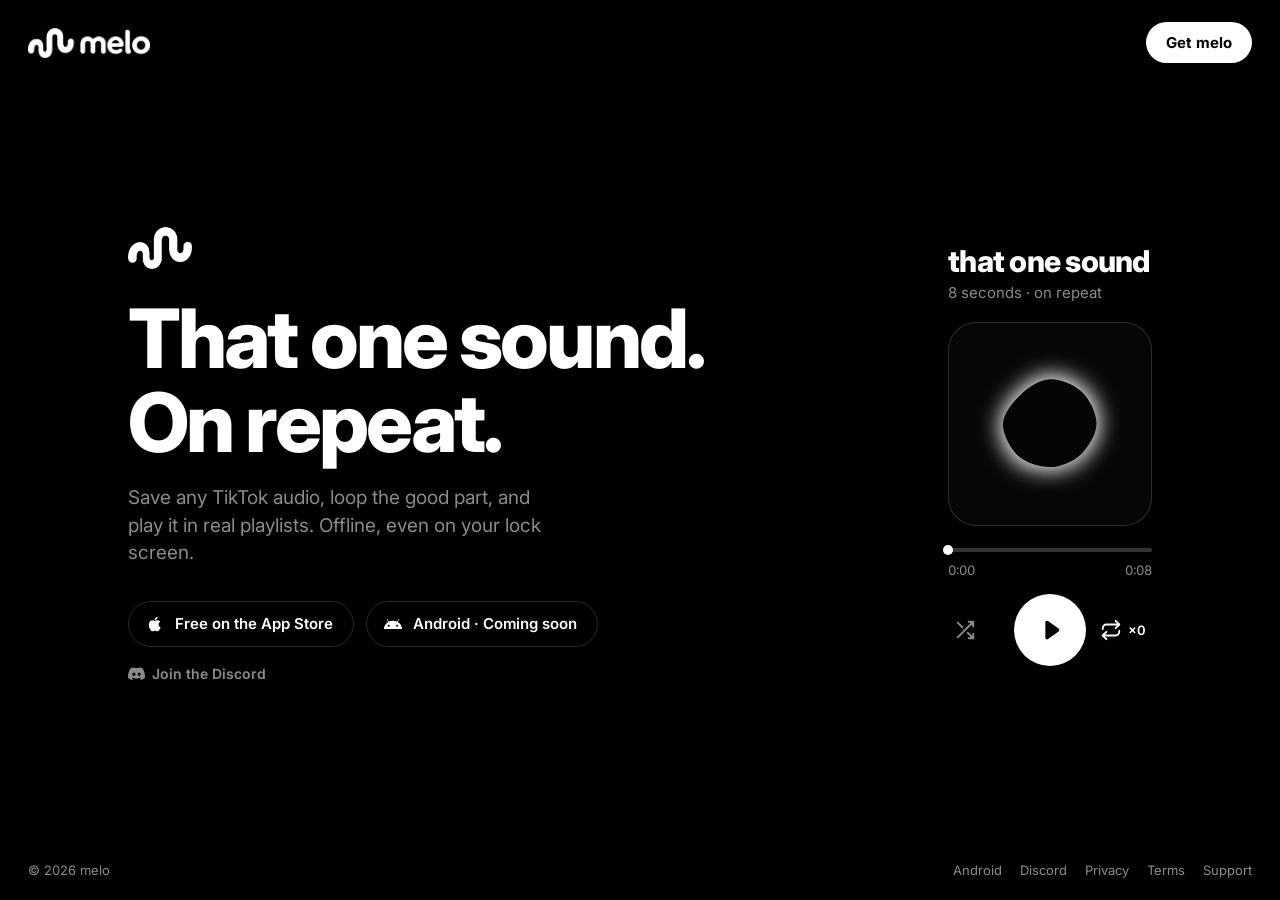
==== commit 118e257d: "Pause Android APK downloads ahead of Google Play launch" ====
--- a/index.html
+++ b/index.html
@@ -95,7 +95,7 @@
         <svg viewBox="0 0 24 24" fill="currentColor" aria-hidden="true"><path d="M16.37 12.6c-.02-2.2 1.8-3.26 1.88-3.31-1.03-1.5-2.62-1.7-3.18-1.72-1.35-.14-2.64.8-3.33.8-.69 0-1.74-.78-2.87-.76-1.47.02-2.83.86-3.59 2.18-1.53 2.66-.39 6.59 1.1 8.75.73 1.05 1.6 2.24 2.73 2.2 1.1-.05 1.51-.71 2.84-.71 1.32 0 1.7.71 2.86.69 1.18-.02 1.93-1.07 2.65-2.13.84-1.22 1.18-2.4 1.2-2.46-.03-.01-2.3-.88-2.32-3.5zM14.2 6.13c.6-.73 1-1.74.9-2.75-.87.04-1.92.58-2.54 1.3-.56.64-1.05 1.67-.92 2.66.97.08 1.96-.49 2.56-1.21z"/></svg>
         Free on the App Store
       </a>
-      <a class="store" href="/android/"><svg viewBox="0 0 24 24" fill="currentColor" aria-hidden="true"><path d="M17.6 9.48l1.84-3.18a.38.38 0 0 0-.66-.38l-1.86 3.22a11.4 11.4 0 0 0-9.84 0L5.22 5.92a.38.38 0 0 0-.66.38L6.4 9.48A10.8 10.8 0 0 0 1 18h22a10.8 10.8 0 0 0-5.4-8.52zM7 15.25a1.25 1.25 0 1 1 0-2.5 1.25 1.25 0 0 1 0 2.5zm10 0a1.25 1.25 0 1 1 0-2.5 1.25 1.25 0 0 1 0 2.5z"/></svg>Android early access</a>
+      <a class="store" href="/android/"><svg viewBox="0 0 24 24" fill="currentColor" aria-hidden="true"><path d="M17.6 9.48l1.84-3.18a.38.38 0 0 0-.66-.38l-1.86 3.22a11.4 11.4 0 0 0-9.84 0L5.22 5.92a.38.38 0 0 0-.66.38L6.4 9.48A10.8 10.8 0 0 0 1 18h22a10.8 10.8 0 0 0-5.4-8.52zM7 15.25a1.25 1.25 0 1 1 0-2.5 1.25 1.25 0 0 1 0 2.5zm10 0a1.25 1.25 0 1 1 0-2.5 1.25 1.25 0 0 1 0 2.5z"/></svg>Android · Coming soon</a>
     </div>
     <div class="also">
       <a href="https://discord.gg/9V9xTb5YP"><svg viewBox="0 0 24 24" fill="currentColor" aria-hidden="true"><path d="M20.3 4.4A19.6 19.6 0 0 0 15.4 3l-.6 1.3a18.2 18.2 0 0 0-5.6 0L8.6 3a19.5 19.5 0 0 0-4.9 1.5C.6 9.1-.3 13.7.1 18.2a19.8 19.8 0 0 0 6 3l1.3-2a12.8 12.8 0 0 1-2-1l.5-.4a14 14 0 0 0 12.2 0l.5.4c-.6.4-1.3.7-2 1l1.3 2a19.7 19.7 0 0 0 6-3c.5-5.2-.9-9.8-3.6-13.8zM8.3 15.5c-1.2 0-2.2-1.1-2.2-2.4s1-2.4 2.2-2.4 2.2 1.1 2.2 2.4-1 2.4-2.2 2.4zm7.4 0c-1.2 0-2.2-1.1-2.2-2.4s1-2.4 2.2-2.4 2.2 1.1 2.2 2.4-1 2.4-2.2 2.4z"/></svg>Join the Discord</a>
